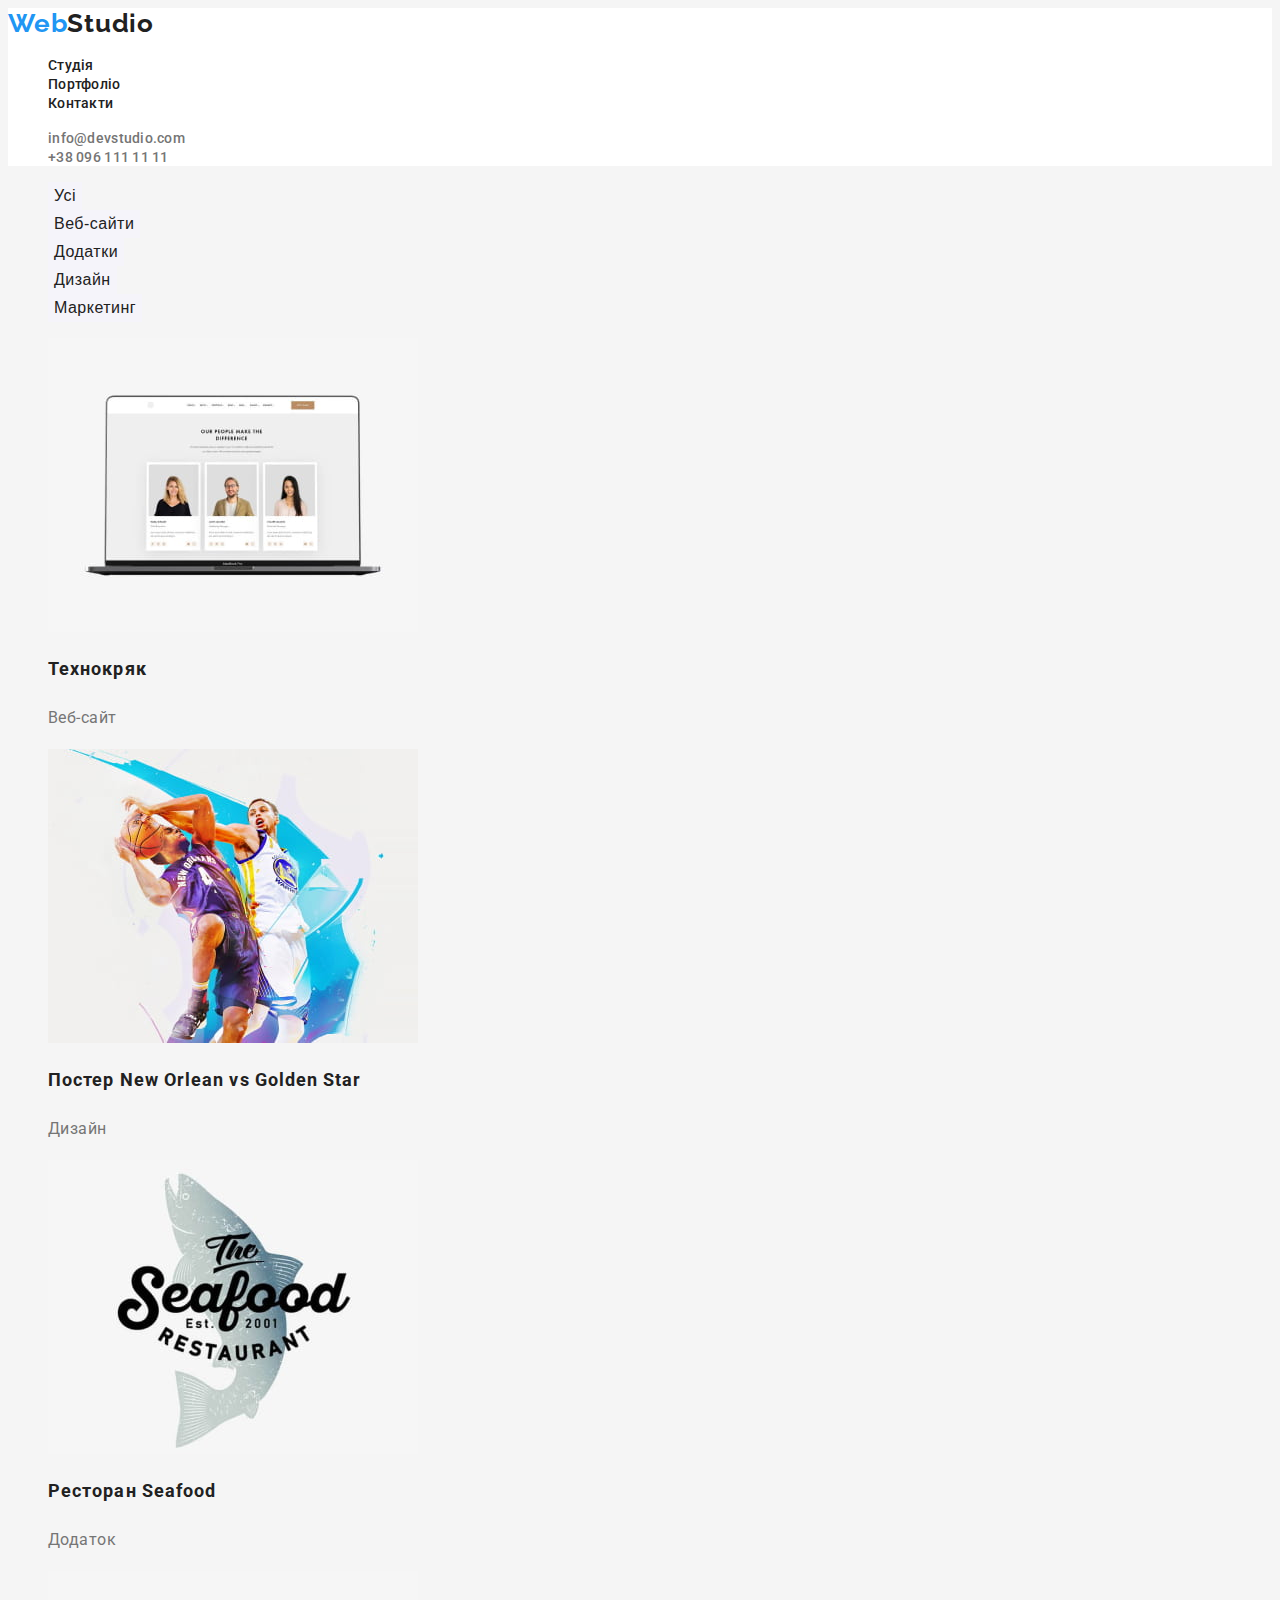
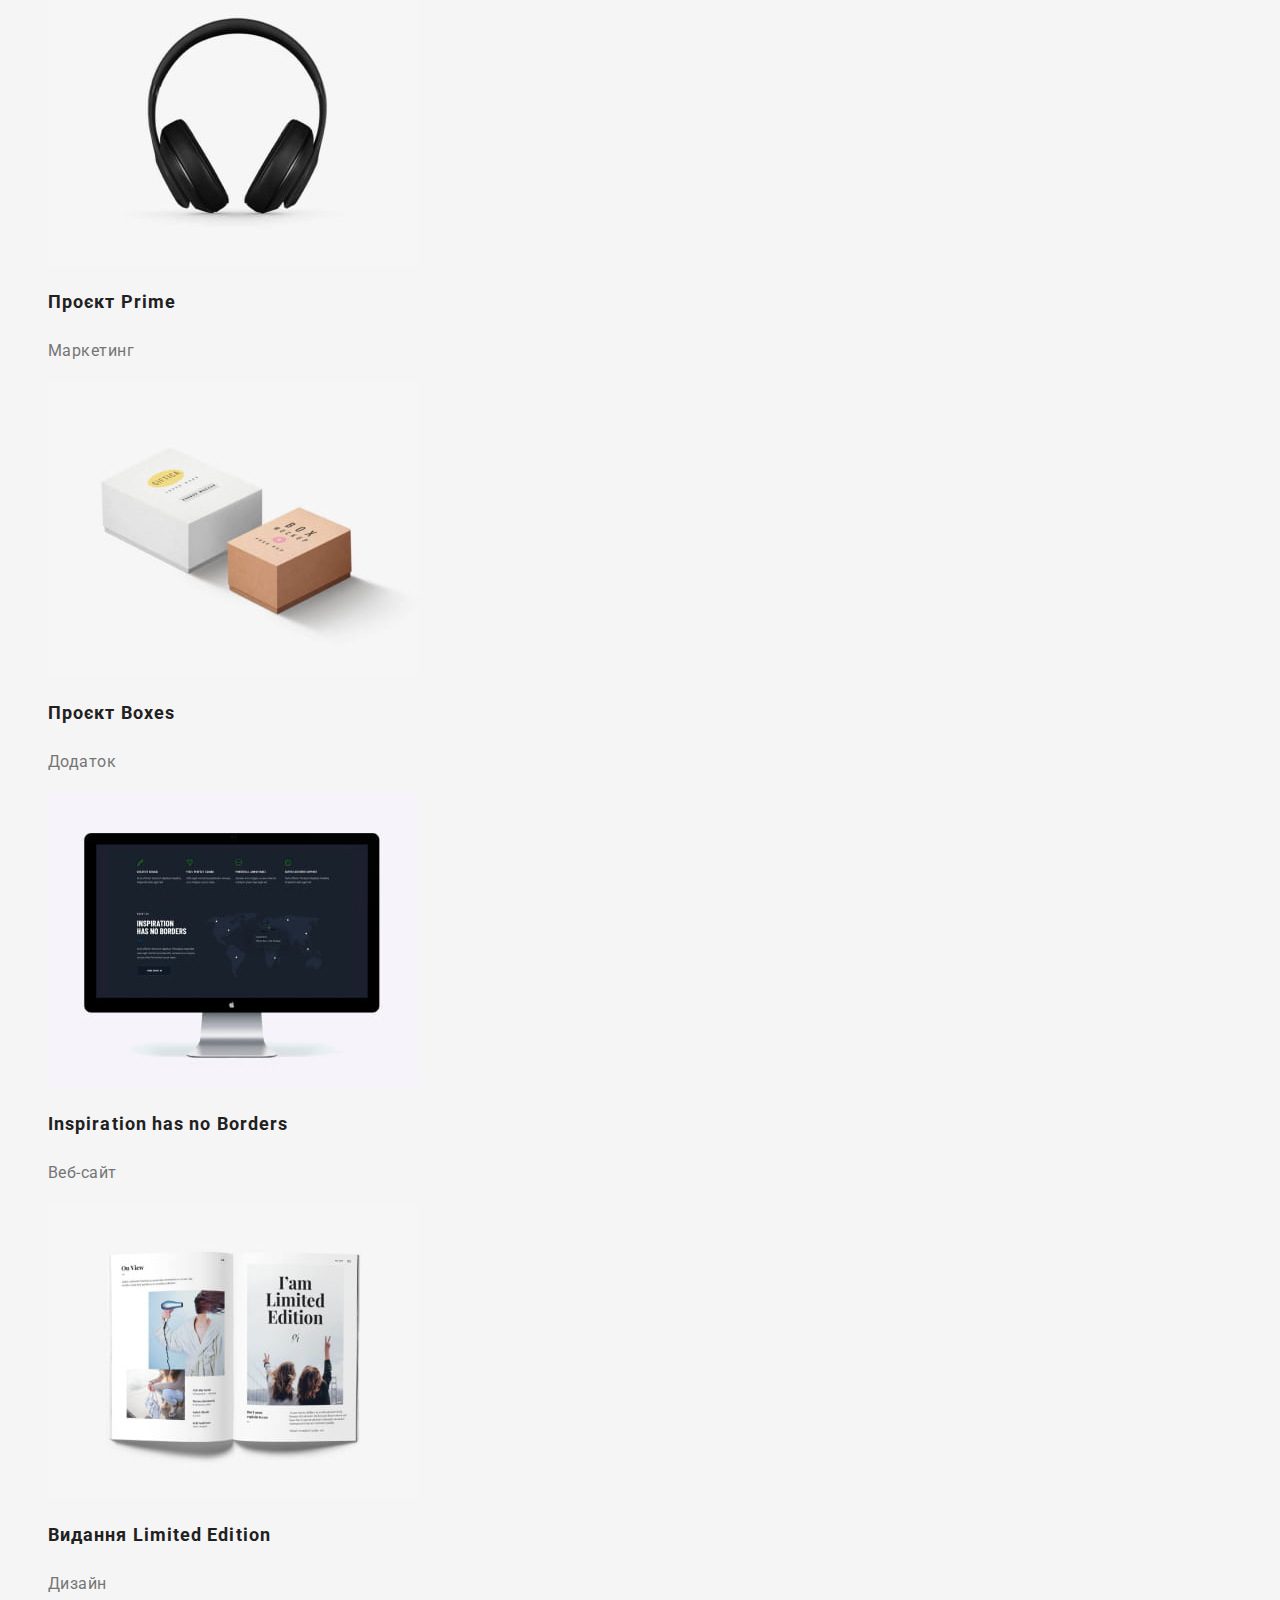
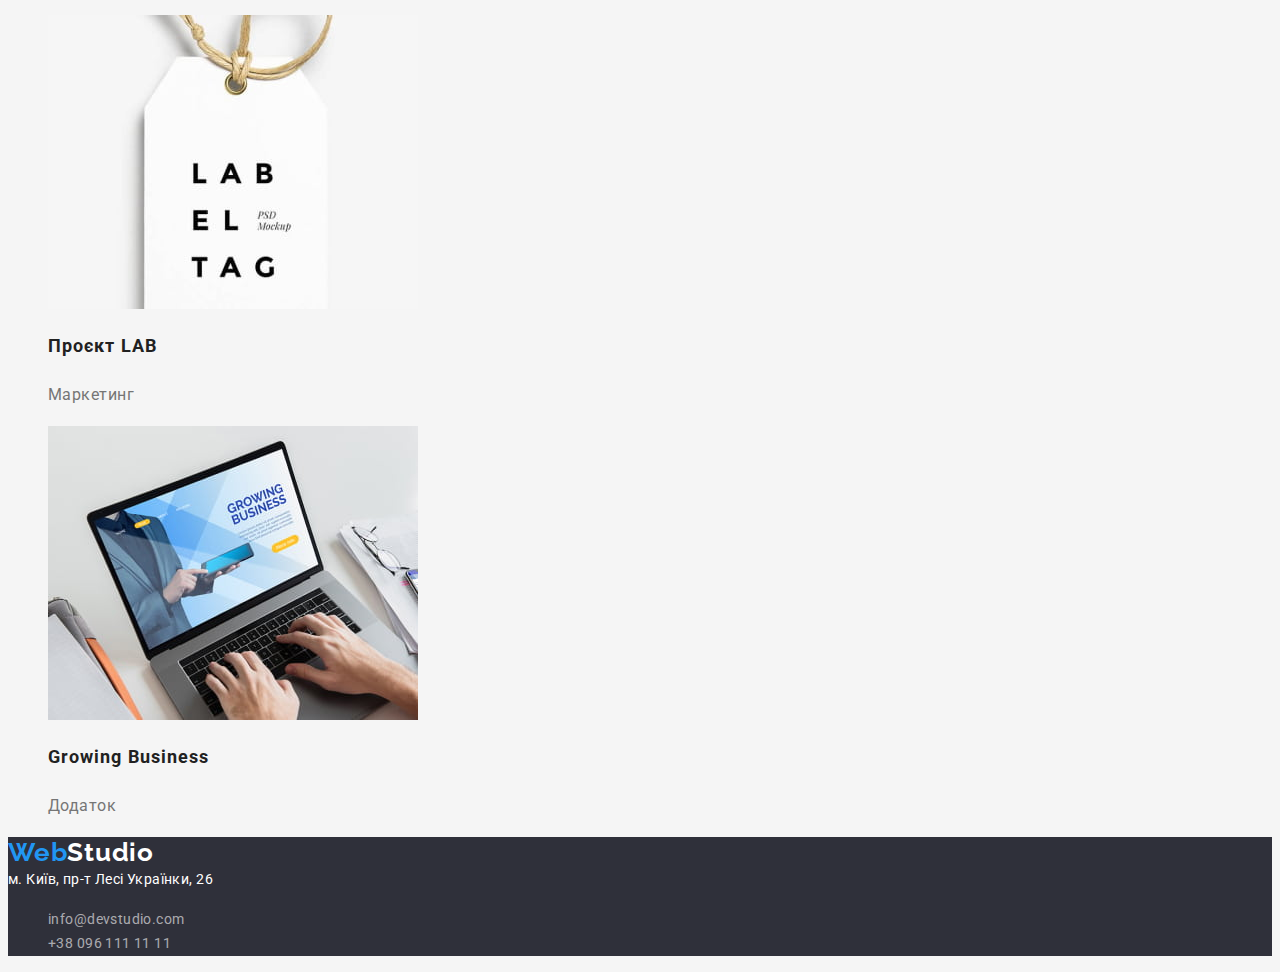
==== portfolio.html @ 1b8d3648 "Скопійовано з ДЗ02" ====
<!DOCTYPE html>
<html lang="uk">

<head>
    <meta charset="UTF-8">
    <meta http-equiv="X-UA-Compatible" content="IE=edge">
    <meta name="viewport" content="width=device-width, initial-scale=1.0">
    <link rel="stylesheet" href="./css/styles.css" />
    <link rel="preconnect" href="https://fonts.googleapis.com">
    <link rel="preconnect" href="https://fonts.gstatic.com" crossorigin>
    <link href="https://fonts.googleapis.com/css2?family=Roboto:wght@400;500;700;900&display=swap" rel="stylesheet">
    <link href="https://fonts.googleapis.com/css2?family=Raleway:wght@700&display=swap" rel="stylesheet">
    <title>WebStudio</title>
</head>
<body>
    <header class="header">
        <nav>
            <a class="logo" href="./index.html" lang="en"><span class="logo-second-color">Web</span>Studio</a>
            <ul class="lists-style">
                <li><a href="./index.html" class="nav-style">Студія</a></li>
                <li><a href="./portfolio.html" class="nav-style">Портфоліо</a></li>
                <li><a href="#" class="nav-style">Контакти</a></li>
            </ul>
        </nav>
        <ul class="lists-style">
            <li><a href="mailto:info@devstudio.com" lang="en" class="nav-contacts">info@devstudio.com</a></li>
            <li><a href="tel:+380961111111" class="nav-contacts">+38 096 111 11 11</a></li>
        </ul>
    </header>

    <main>
        <section>
            <!-- <h1>Портфоліо</h1> -->
            <ul class="lists-style">
                <li><button type="button" class="portfolio-buttons">Усі</button></li>
                <li><button type="button" class="portfolio-buttons">Веб-сайти</button></li>
                <li><button type="button" class="portfolio-buttons">Додатки</button></li>
                <li><button type="button" class="portfolio-buttons">Дизайн</button></li>
                <li><button type="button" class="portfolio-buttons">Маркетинг</button></li>
            </ul>
            <ul class="lists-style">
                <li>
                    <img src="./images/website.jpg" alt="Веб-сайт" width="370">
                    <h2 class="project-title">Технокряк</h2>
                    <p class="portfolio-project">Веб-сайт</p>
                </li>
                <li>
                    <img src="./images/poster.jpg" alt="Постер із зображенням баскетбольного поєдинку" width="370">
                    <h2 class="project-title">Постер New Orlean vs Golden Star</h2>
                    <p class="portfolio-project">Дизайн</p>
                </li>
                <li>
                    <img src="./images/restaurant_logo.jpg" alt="Логотип ресторану морепродуктів" width="370">
                    <h2 class="project-title">Ресторан Seafood</h2>
                    <p class="portfolio-project">Додаток</p>
                </li>
                <li>
                    <img src="./images/headphones.jpg" alt="Навушники" width="370">
                    <h2 class="project-title">Проєкт Prime</h2>
                    <p class="portfolio-project">Маркетинг</p>
                </li>
                <li>
                    <img src="./images/boxes.jpg" alt="Дві коробки" width="370">
                    <h2 class="project-title">Проєкт Boxes</h2>
                    <p class="portfolio-project">Додаток</p>
                </li>
                <li>
                    <img src="./images/computer.jpg" alt="Монітор комп'ютеру" width="370">
                    <h2 class="project-title">Inspiration has no Borders</h2>
                    <p class="portfolio-project">Веб-сайт</p>
                </li>
                <li>
                    <img src="./images/magazine.jpg" alt="Розгорнутий журнал" width="370">
                    <h2 class="project-title">Видання Limited Edition</h2>
                    <p class="portfolio-project">Дизайн</p>
                </li>
                <li>
                    <img src="./images/label.jpg" alt="Ярлик із назвою проєкту" width="370">
                    <h2 class="project-title">Проєкт LAB</h2>
                    <p class="portfolio-project">Маркетинг</p>
                </li>
                <li>
                    <img src="./images/business_app.jpg" alt="Додаток для бізнесу на ноутбуці" width="370">
                    <h2 class="project-title">Growing Business</h2>
                    <p class="portfolio-project">Додаток</p>
                </li>
            </ul>
        </section>
    </main>

    <footer class="footer">
        <a class="logo" href="/" lang="en"><span class="logo-second-color">Web</span><span
                class="footer-logo">Studio</span></a>
        <address class="adress">м. Київ, пр-т Лесі Українки, 26</address>
        <ul class="lists-style">
            <li><a href="mailto:info@devstudio.com" lang="en" class="footer-contacts">info@devstudio.com</a></li>
            <li><a href="tel:+380961111111" class="footer-contacts">+38 096 111 11 11</a></li>
        </ul>
    </footer>
</body>
</html>
---- css/styles.css ----
:root{
--color-text-primary: #212121;
--color-text-secondary: #757575;
--color-active: #2196F3;
--background-color: #F5F5F5;
--background-color-second:#F5F4FA;
--background-color-hero-footer:#2F303A;
}

body{
font-family: 'Roboto', sans-serif;
background-color: var(--background-color);
}

.header{
    background-color: #FFFFFF;
}

.logo, .logo-second-color{
    text-decoration: none;
}

.logo{
    font-family: 'Raleway', sans-serif;
    font-weight: 700;
    font-size: 26px;
    line-height: 1.2;
    letter-spacing: 0.03em;
    color: var(--color-text-primary);
    }


.logo-second-color{
    color: var(--color-active);
}

.nav-style{
    font-weight: 500;
    font-size: 14px;
    line-height: 1.14;
    letter-spacing: 0.02em;
    color: var(--color-text-primary);
    text-decoration: none;
}

.nav-contacts{
    color: var(--color-text-secondary);
    font-weight: 500;
    font-size: 14px;
    line-height: 1.14;
    letter-spacing: 0.02em;
    text-decoration: none;
}

.nav-style:hover,
.nav-contacts:hover{
    color: var(--color-active);
}

.nav-style:focus,
.nav-contacts:focus {
    color: var(--color-active);
    /* border: 0px; */
}

.hero-section{
    background-color: var(--background-color-hero-footer);
}

.hero-title{
    font-weight: 900;
    font-size: 44px;
    line-height: 1.36;
    text-align: center;
    letter-spacing: 0.06em;
    text-transform: uppercase;
    color: #FFFFFF;
}

.hero-button{
    background-color: var(--color-active);
    color: #FFFFFF;
    font-weight: 700;
    font-size: 16px;
    line-height: 1.875;
    align-items: center;
    text-align: center;
    letter-spacing: 0.06em;
    cursor: pointer;
    box-shadow: 0px 4px 4px rgba(0, 0, 0, 0.15);
    border-radius: 4px;
    font-family: 'Roboto', sans-serif;  
}

.benefits-titles{
    font-size: 14px;
    line-height: 1.14;
    letter-spacing: 0.03em;
}

.benefits-text{
    font-size: 14px;
    line-height: 1.71;
    letter-spacing: 0.03em;
    color: var(--color-text-secondary);
}

.activity-title, .team-title {
    font-size: 36px;
    line-height: 1.17;
    text-align: center;
    letter-spacing: 0.03em;
    color: var(--color-text-primary);
}

.team{
    background-color: var(--background-color-second);
}

.team-workers{
    font-weight: 500;
    font-size: 16px;
    line-height: 1.19;
    letter-spacing: 0.03em;
    color: var(--color-text-primary);
}

.job-title{
    font-size: 16px;
    line-height: 1.19;
    letter-spacing: 0.03em;
    color: var(--color-text-secondary);
}

.footer{
    background-color: var(--background-color-hero-footer);
}

.footer-logo{
    color: #FFFFFF;
}

.adress{
    font-size: 14px;
    line-height: 1.71;
    letter-spacing: 0.03em;
    color: #FFFFFF;
    font-style: normal;
}

.footer-contacts{
    font-size: 14px;
    line-height: 1.71;
    letter-spacing: 0.03em;
    color: rgba(255, 255, 255, 0.6);
    text-decoration: none;
}

.lists-style{
    list-style-type: none;
}

/* Сторінка портфоліо */

.portfolio-buttons{
    background-color: var(--background-color-second);
    color: var(--color-text-primary);
    border: 0px;
    font-weight: 500;
    font-size: 16px;
    line-height: 1.625;
    text-align: center;
    letter-spacing: 0.03em;
}

.portfolio-buttons:hover, 
.portfolio-buttons:focus {
    background-color: var(--color-active);
    color: #FFFFFF;
}

.project-title{
    font-size: 18px;
    line-height: 2;
    letter-spacing: 0.06em; 
    color: var(--color-text-primary);
}

.portfolio-project{
    font-size: 16px;
    line-height: 1.875;
    letter-spacing: 0.03em;
    color: var(--color-text-secondary);
}
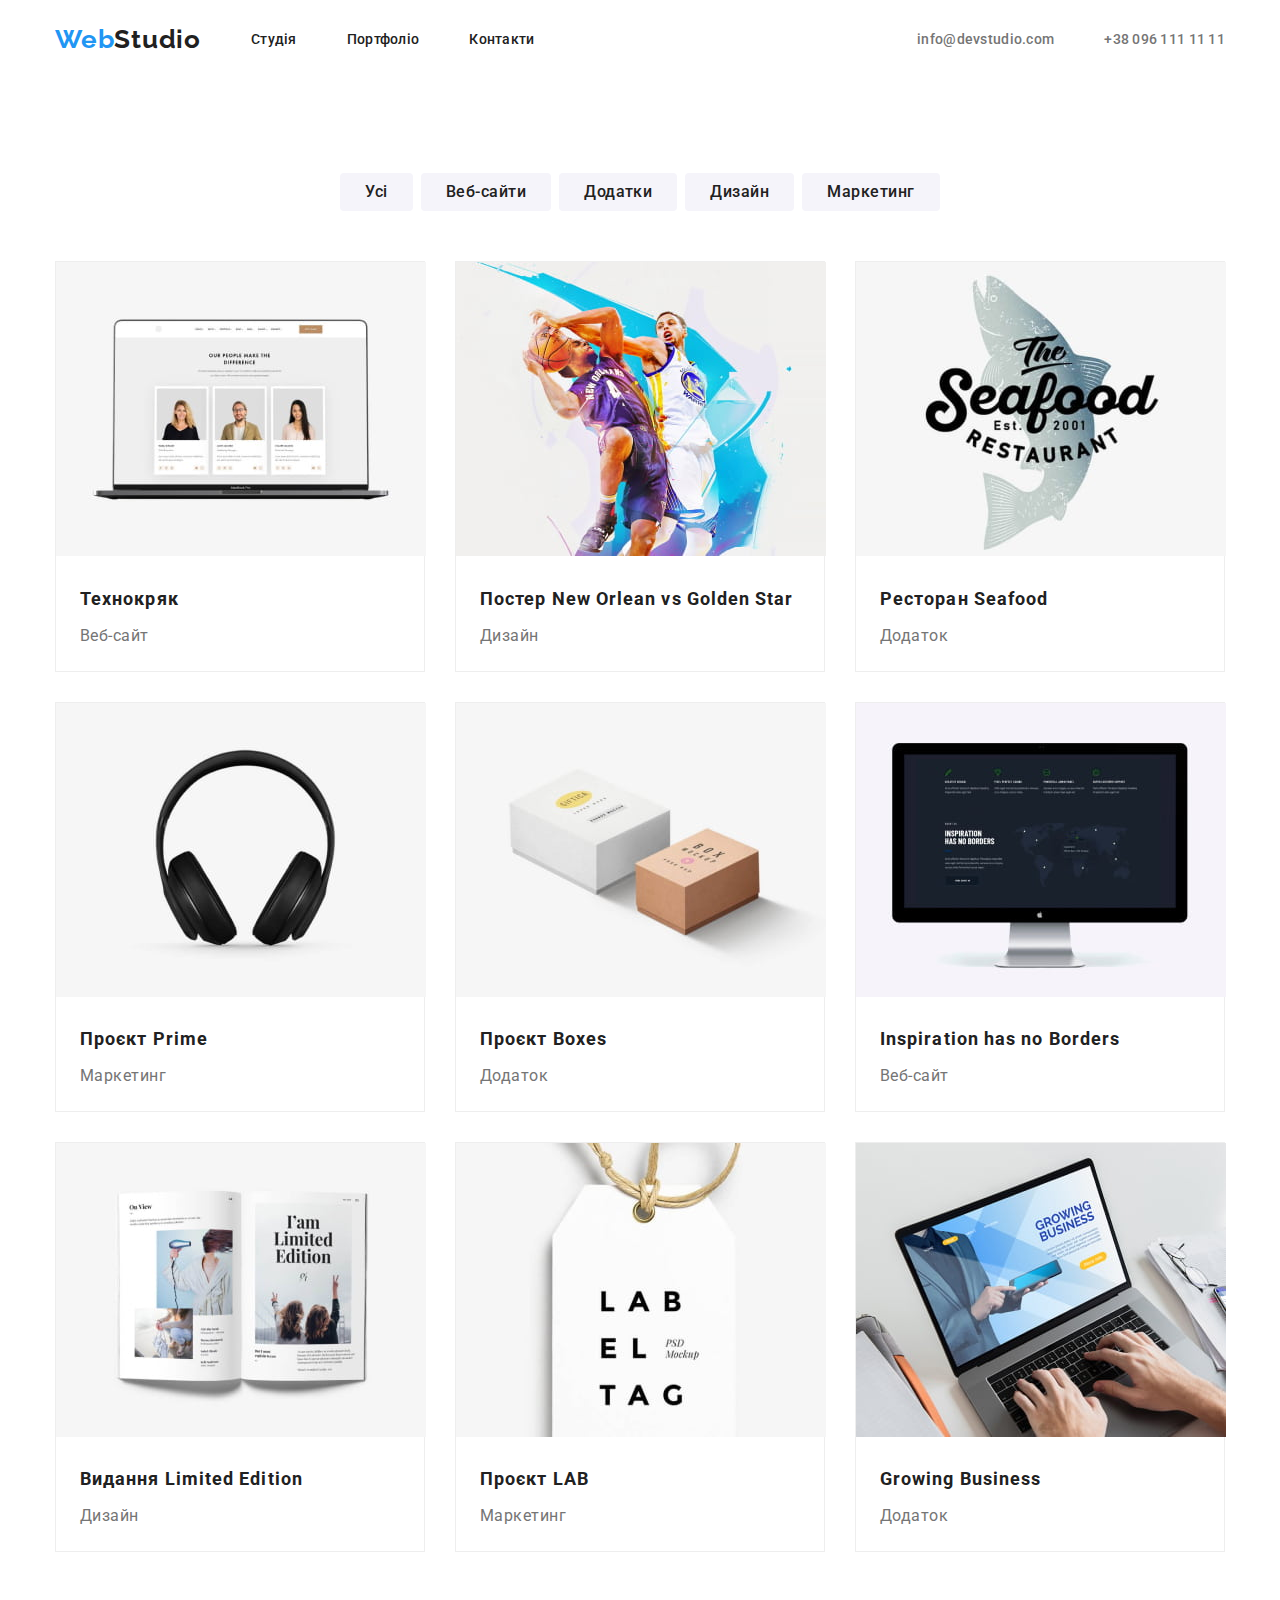
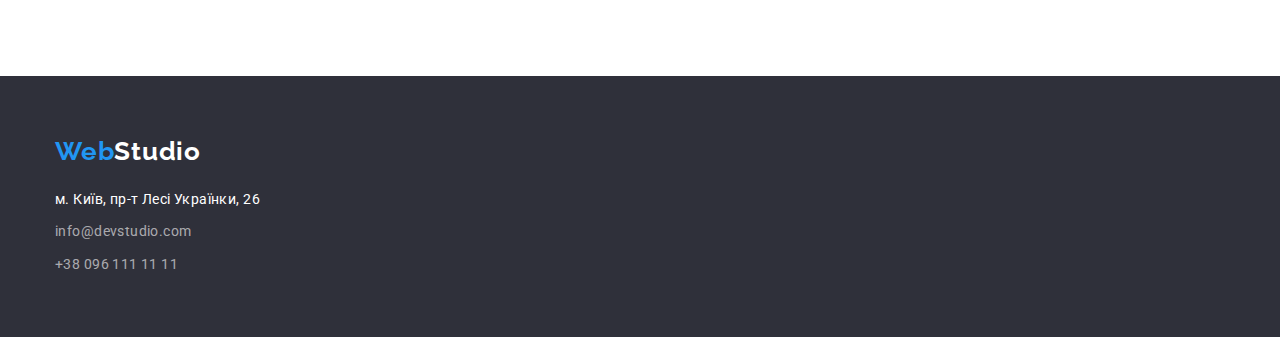
==== commit 0a2bfd3f: "HW3" ====
--- a/portfolio.html
+++ b/portfolio.html
@@ -5,97 +5,119 @@
     <meta charset="UTF-8">
     <meta http-equiv="X-UA-Compatible" content="IE=edge">
     <meta name="viewport" content="width=device-width, initial-scale=1.0">
-    <link rel="stylesheet" href="./css/styles.css" />
     <link rel="preconnect" href="https://fonts.googleapis.com">
     <link rel="preconnect" href="https://fonts.gstatic.com" crossorigin>
     <link href="https://fonts.googleapis.com/css2?family=Roboto:wght@400;500;700;900&display=swap" rel="stylesheet">
     <link href="https://fonts.googleapis.com/css2?family=Raleway:wght@700&display=swap" rel="stylesheet">
+    <link rel="stylesheet" href="https://cdnjs.cloudflare.com/ajax/libs/modern-normalize/1.1.0/modern-normalize.css"
+        integrity="sha512-Y0MM+V6ymRKN2zStTqzQ227DWhhp4Mzdo6gnlRnuaNCbc+YN/ZH0sBCLTM4M0oSy9c9VKiCvd4Jk44aCLrNS5Q=="
+        crossorigin="anonymous" referrerpolicy="no-referrer" />
+    <link rel="stylesheet" href="./css/styles.css" />
     <title>WebStudio</title>
 </head>
+
 <body>
     <header class="header">
-        <nav>
-            <a class="logo" href="./index.html" lang="en"><span class="logo-second-color">Web</span>Studio</a>
-            <ul class="lists-style">
-                <li><a href="./index.html" class="nav-style">Студія</a></li>
-                <li><a href="./portfolio.html" class="nav-style">Портфоліо</a></li>
-                <li><a href="#" class="nav-style">Контакти</a></li>
-            </ul>
-        </nav>
-        <ul class="lists-style">
-            <li><a href="mailto:info@devstudio.com" lang="en" class="nav-contacts">info@devstudio.com</a></li>
-            <li><a href="tel:+380961111111" class="nav-contacts">+38 096 111 11 11</a></li>
-        </ul>
+        <div class="container">
+            <div class="nav-layout">
+                <nav class="nav-layout">
+                    <a class="logo" href="./index.html" lang="en"><span class="logo-second-color">Web</span>Studio</a>
+                    <ul class="header-menu">
+                        <li><a href="./index.html" class="nav-style">Студія</a></li>
+                        <li><a href="./portfolio.html" class="nav-style">Портфоліо</a></li>
+                        <li><a href="#" class="nav-style">Контакти</a></li>
+                    </ul>
+                </nav>
+    
+                <ul class="header-menu">
+                    <li><a href="mailto:info@devstudio.com" lang="en" class="nav-contacts">info@devstudio.com</a></li>
+                    <li><a href="tel:+380961111111" class="nav-contacts">+38 096 111 11 11</a></li>
+                </ul>
+            </div>
+        </div>
     </header>
 
-    <main>
-        <section>
+    <main class="portfolio-body">
+        <div class="container">
+            <section class="portfolio-section">
             <!-- <h1>Портфоліо</h1> -->
-            <ul class="lists-style">
+            <ul class="portfolio-buttons-style">
                 <li><button type="button" class="portfolio-buttons">Усі</button></li>
                 <li><button type="button" class="portfolio-buttons">Веб-сайти</button></li>
                 <li><button type="button" class="portfolio-buttons">Додатки</button></li>
                 <li><button type="button" class="portfolio-buttons">Дизайн</button></li>
                 <li><button type="button" class="portfolio-buttons">Маркетинг</button></li>
             </ul>
-            <ul class="lists-style">
-                <li>
-                    <img src="./images/website.jpg" alt="Веб-сайт" width="370">
-                    <h2 class="project-title">Технокряк</h2>
-                    <p class="portfolio-project">Веб-сайт</p>
-                </li>
-                <li>
-                    <img src="./images/poster.jpg" alt="Постер із зображенням баскетбольного поєдинку" width="370">
-                    <h2 class="project-title">Постер New Orlean vs Golden Star</h2>
-                    <p class="portfolio-project">Дизайн</p>
-                </li>
-                <li>
-                    <img src="./images/restaurant_logo.jpg" alt="Логотип ресторану морепродуктів" width="370">
-                    <h2 class="project-title">Ресторан Seafood</h2>
-                    <p class="portfolio-project">Додаток</p>
-                </li>
-                <li>
-                    <img src="./images/headphones.jpg" alt="Навушники" width="370">
-                    <h2 class="project-title">Проєкт Prime</h2>
-                    <p class="portfolio-project">Маркетинг</p>
-                </li>
-                <li>
-                    <img src="./images/boxes.jpg" alt="Дві коробки" width="370">
-                    <h2 class="project-title">Проєкт Boxes</h2>
-                    <p class="portfolio-project">Додаток</p>
-                </li>
-                <li>
-                    <img src="./images/computer.jpg" alt="Монітор комп'ютеру" width="370">
-                    <h2 class="project-title">Inspiration has no Borders</h2>
-                    <p class="portfolio-project">Веб-сайт</p>
-                </li>
-                <li>
-                    <img src="./images/magazine.jpg" alt="Розгорнутий журнал" width="370">
-                    <h2 class="project-title">Видання Limited Edition</h2>
-                    <p class="portfolio-project">Дизайн</p>
-                </li>
-                <li>
-                    <img src="./images/label.jpg" alt="Ярлик із назвою проєкту" width="370">
-                    <h2 class="project-title">Проєкт LAB</h2>
-                    <p class="portfolio-project">Маркетинг</p>
-                </li>
-                <li>
-                    <img src="./images/business_app.jpg" alt="Додаток для бізнесу на ноутбуці" width="370">
-                    <h2 class="project-title">Growing Business</h2>
-                    <p class="portfolio-project">Додаток</p>
-                </li>
-            </ul>
+            <div>
+                <ul class="portf-cards">
+                    <li class="portf-items">
+                        <img src="./images/website.jpg" alt="Веб-сайт" width="370">
+                        <h2 class="project-title">Технокряк</h2>
+                        <p class="portfolio-project">Веб-сайт</p>
+                    </li>
+                    <li class="portf-items">
+                        <img src="./images/poster.jpg" alt="Постер із зображенням баскетбольного поєдинку" width="370">
+                        <h2 class="project-title">Постер New Orlean vs Golden Star</h2>
+                        <p class="portfolio-project">Дизайн</p>
+                    </li>
+                    <li class="portf-items">
+                        <img src="./images/restaurant_logo.jpg" alt="Логотип ресторану морепродуктів" width="370">
+                        <h2 class="project-title">Ресторан Seafood</h2>
+                        <p class="portfolio-project">Додаток</p>
+                    </li>
+                </ul> 
+                <ul class="portf-cards">
+                    <li class="portf-items">
+                        <img src="./images/headphones.jpg" alt="Навушники" width="370">
+                        <h2 class="project-title">Проєкт Prime</h2>
+                        <p class="portfolio-project">Маркетинг</p>
+                    </li>
+                    <li class="portf-items">
+                        <img src="./images/boxes.jpg" alt="Дві коробки" width="370">
+                        <h2 class="project-title">Проєкт Boxes</h2>
+                        <p class="portfolio-project">Додаток</p>
+                    </li>
+                    <li class="portf-items">
+                        <img src="./images/computer.jpg" alt="Монітор комп'ютеру" width="370">
+                        <h2 class="project-title">Inspiration has no Borders</h2>
+                        <p class="portfolio-project">Веб-сайт</p>
+                    </li>
+                </ul>
+                <ul class="portf-cards">
+                    <li class="portf-items">
+                        <img src="./images/magazine.jpg" alt="Розгорнутий журнал" width="370">
+                        <h2 class="project-title">Видання Limited Edition</h2>
+                        <p class="portfolio-project">Дизайн</p>
+                    </li>
+                    <li class="portf-items">
+                        <img src="./images/label.jpg" alt="Ярлик із назвою проєкту" width="370">
+                        <h2 class="project-title">Проєкт LAB</h2>
+                        <p class="portfolio-project">Маркетинг</p>
+                    </li>
+                    <li class="portf-items">
+                        <img src="./images/business_app.jpg" alt="Додаток для бізнесу на ноутбуці" width="370">
+                        <h2 class="project-title">Growing Business</h2>
+                        <p class="portfolio-project">Додаток</p>
+                    </li>
+                </ul>
+            </div>
+                           
         </section>
+        </div>
     </main>
 
     <footer class="footer">
-        <a class="logo" href="/" lang="en"><span class="logo-second-color">Web</span><span
-                class="footer-logo">Studio</span></a>
-        <address class="adress">м. Київ, пр-т Лесі Українки, 26</address>
-        <ul class="lists-style">
-            <li><a href="mailto:info@devstudio.com" lang="en" class="footer-contacts">info@devstudio.com</a></li>
-            <li><a href="tel:+380961111111" class="footer-contacts">+38 096 111 11 11</a></li>
-        </ul>
+        <div class="container">
+            <a class="logo" href="/" lang="en"><span class="logo-second-color">Web</span><span
+                    class="footer-logo">Studio</span></a>
+            <address class="adress">м. Київ, пр-т Лесі Українки, 26</address>
+            <ul class="lists-style">
+                <li class="footer-contact-style"><a href="mailto:info@devstudio.com" lang="en"
+                        class="footer-contacts">info@devstudio.com</a></li>
+                <li class="footer-contact-style"><a href="tel:+380961111111" class="footer-contacts">+38 096 111 11 11</a>
+                </li>
+            </ul>
+        </div>
     </footer>
 </body>
 </html>--- a/css/styles.css
+++ b/css/styles.css
@@ -1,3 +1,21 @@
+html{
+    box-sizing: border-box;
+}
+
+*,*::before, *::after{
+    box-sizing: inherit;
+}
+
+h1, h2,h3, h4, h5, h6, p{
+    margin: 0;
+}
+
+ul{
+    margin: 0;
+    padding: 0;
+    list-style-type: none;
+}
+
 :root{
 --color-text-primary: #212121;
 --color-text-secondary: #757575;
@@ -12,12 +30,35 @@
 background-color: var(--background-color);
 }
 
+
+.container{
+ width: 1200px;
+ margin: 0 auto;
+ padding-left: 15px;
+ padding-right: 15px;
+}
+
 .header{
     background-color: #FFFFFF;
 }
 
+.nav-layout {
+    display: flex;
+    justify-content: space-between;
+    align-items: center;
+    gap: 50px;
+}
+
+.header-menu{
+    display: flex;
+    align-items: center;
+        gap: 50px;
+}
+
 .logo, .logo-second-color{
     text-decoration: none;
+    padding-top: 24px;
+    padding-bottom: 24px;
 }
 
 .logo{
@@ -40,10 +81,10 @@
     line-height: 1.14;
     letter-spacing: 0.02em;
     color: var(--color-text-primary);
-    text-decoration: none;
-}
+    text-decoration: none;}
 
 .nav-contacts{
+    /* display: inline-block; */
     color: var(--color-text-secondary);
     font-weight: 500;
     font-size: 14px;
@@ -63,8 +104,12 @@
     /* border: 0px; */
 }
 
+/* Hero section */
+
 .hero-section{
     background-color: var(--background-color-hero-footer);
+    padding-top: 200px;
+    padding-bottom: 200px;
 }
 
 .hero-title{
@@ -74,28 +119,51 @@
     text-align: center;
     letter-spacing: 0.06em;
     text-transform: uppercase;
-    color: #FFFFFF;
+    color: #FFFFFF;    
+    margin-bottom: 30px;
 }
 
 .hero-button{
+    display: inline-block;
     background-color: var(--color-active);
     color: #FFFFFF;
     font-weight: 700;
     font-size: 16px;
     line-height: 1.875;
-    align-items: center;
-    text-align: center;
+    /* align-items: center;
+    text-align: center; */
     letter-spacing: 0.06em;
     cursor: pointer;
     box-shadow: 0px 4px 4px rgba(0, 0, 0, 0.15);
     border-radius: 4px;
     font-family: 'Roboto', sans-serif;  
-}
+    margin-left: auto;
+    margin-right: auto;
+    padding: 10px 32px;
+}
+
+.hero-button-layout{
+    text-align: center;
+}
+
+/* Benefits */
+
+.benefits{
+    padding-top: 94px;
+    padding-bottom: 94px;
+}
+
+.benefits-layout{
+    display: flex;
+    gap: 30px;
+}
+
 
 .benefits-titles{
     font-size: 14px;
     line-height: 1.14;
     letter-spacing: 0.03em;
+    margin-bottom: 10px;
 }
 
 .benefits-text{
@@ -103,6 +171,13 @@
     line-height: 1.71;
     letter-spacing: 0.03em;
     color: var(--color-text-secondary);
+}
+
+/* Activity */
+
+.activity{
+
+    padding-bottom: 94px;
 }
 
 .activity-title, .team-title {
@@ -111,10 +186,34 @@
     text-align: center;
     letter-spacing: 0.03em;
     color: var(--color-text-primary);
-}
+    margin-bottom: 50px;
+}
+
+.activity-layout{
+    display: flex;
+    gap: 30px;
+}
+
+/* Team */
 
 .team{
     background-color: var(--background-color-second);
+    padding-bottom: 94px;
+    padding-top: 94px;
+}
+
+.team-layout{
+    display: flex;
+    gap: 30px;
+}
+
+.team-style{
+    background-color: #FFFFFF;
+    box-shadow: 0px 1px 3px rgba(0, 0, 0, 0.12), 0px 1px 1px rgba(0, 0, 0, 0.14), 0px 2px 1px rgba(0, 0, 0, 0.2);
+    border-radius: 0px 0px 4px 4px;
+    width: 270px;
+    text-align: center;
+    padding-bottom: 30px;
 }
 
 .team-workers{
@@ -123,6 +222,8 @@
     line-height: 1.19;
     letter-spacing: 0.03em;
     color: var(--color-text-primary);
+    margin-top: 30px;
+    margin-bottom: 10px;
 }
 
 .job-title{
@@ -131,9 +232,13 @@
     letter-spacing: 0.03em;
     color: var(--color-text-secondary);
 }
+
+/* Footer */
 
 .footer{
     background-color: var(--background-color-hero-footer);
+    padding-top: 60px;
+    padding-bottom: 60px;
 }
 
 .footer-logo{
@@ -146,6 +251,7 @@
     letter-spacing: 0.03em;
     color: #FFFFFF;
     font-style: normal;
+    margin-top: 20px;
 }
 
 .footer-contacts{
@@ -154,29 +260,65 @@
     letter-spacing: 0.03em;
     color: rgba(255, 255, 255, 0.6);
     text-decoration: none;
-}
-
-.lists-style{
-    list-style-type: none;
+    
+}
+
+.footer-contact-style{
+    padding-top: 9px;
 }
 
 /* Сторінка портфоліо */
+
+.portfolio-body{
+    background-color: #FFFFFF;
+}
+
+.portfolio-section{
+    /* background-color: #FFFFFF; */
+    padding-top: 94px;
+    padding-bottom: 94px;
+}
 
 .portfolio-buttons{
     background-color: var(--background-color-second);
     color: var(--color-text-primary);
     border: 0px;
+    border-radius: 4px;
     font-weight: 500;
     font-size: 16px;
     line-height: 1.625;
     text-align: center;
     letter-spacing: 0.03em;
+    padding: 6px 25px;
 }
 
 .portfolio-buttons:hover, 
 .portfolio-buttons:focus {
     background-color: var(--color-active);
     color: #FFFFFF;
+    cursor: pointer;
+}
+
+/* .portf-btn-nav{
+    
+} */
+
+.portfolio-buttons-style{
+    display: flex;
+    justify-content: center;
+    gap: 8px;
+    margin-bottom: 50px;
+}
+
+.portf-cards{
+    display: flex;
+    justify-content: space-between;
+}
+
+.portf-items{
+    border: 1px solid #EEEEEE;
+    width: 370px;
+    margin-bottom: 30px;
 }
 
 .project-title{
@@ -184,6 +326,10 @@
     line-height: 2;
     letter-spacing: 0.06em; 
     color: var(--color-text-primary);
+    padding-left: 24px;
+    padding-right: 24px;
+    padding-top: 20px;
+    padding-bottom: 4px;
 }
 
 .portfolio-project{
@@ -191,4 +337,7 @@
     line-height: 1.875;
     letter-spacing: 0.03em;
     color: var(--color-text-secondary);
+    padding-left: 24px;
+    padding-right: 24px;
+    padding-bottom: 20px;
 }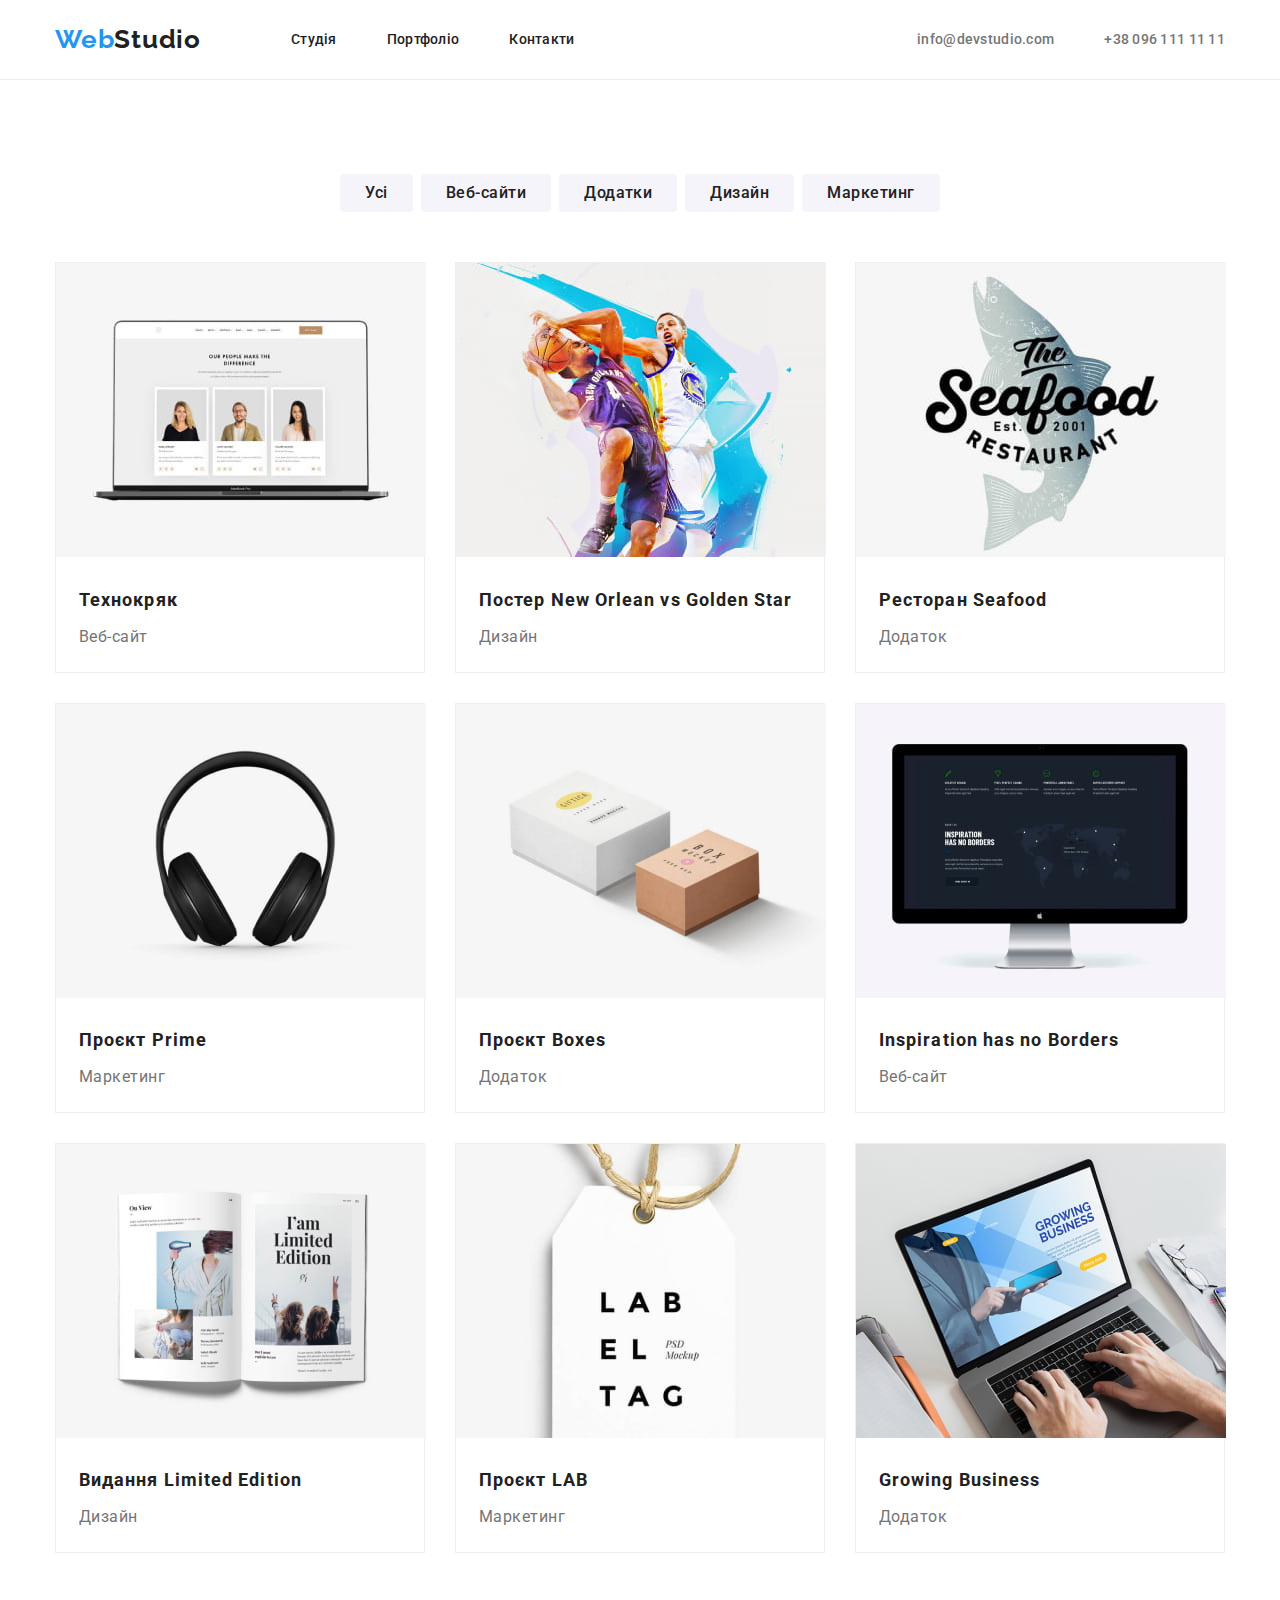
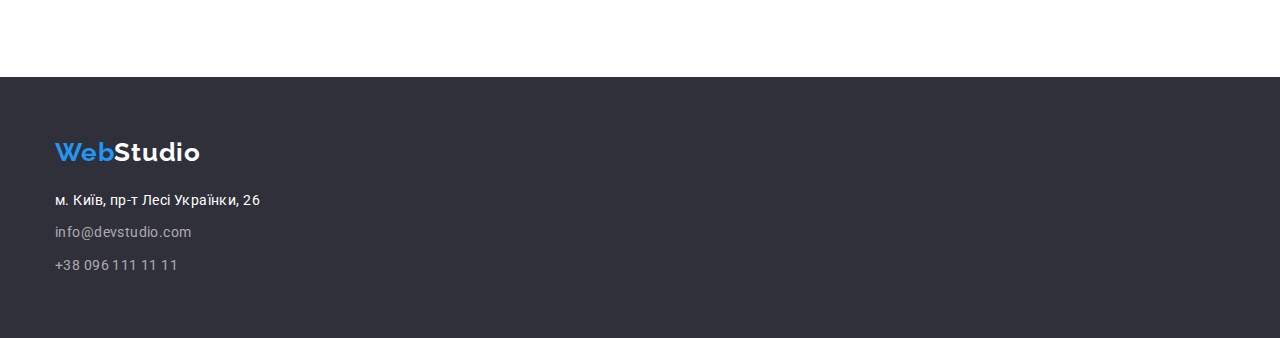
==== commit 46babe2e: "Зміни" ====
--- a/portfolio.html
+++ b/portfolio.html
@@ -38,9 +38,10 @@
     </header>
 
     <main class="portfolio-body">
-        <div class="container">
-            <section class="portfolio-section">
-            <!-- <h1>Портфоліо</h1> -->
+        
+        <section class="portfolio-section">
+            <div class="container">
+                <!-- <h1>Портфоліо</h1> -->
             <ul class="portfolio-buttons-style">
                 <li><button type="button" class="portfolio-buttons">Усі</button></li>
                 <li><button type="button" class="portfolio-buttons">Веб-сайти</button></li>
@@ -48,62 +49,74 @@
                 <li><button type="button" class="portfolio-buttons">Дизайн</button></li>
                 <li><button type="button" class="portfolio-buttons">Маркетинг</button></li>
             </ul>
-            <div>
                 <ul class="portf-cards">
                     <li class="portf-items">
                         <img src="./images/website.jpg" alt="Веб-сайт" width="370">
-                        <h2 class="project-title">Технокряк</h2>
-                        <p class="portfolio-project">Веб-сайт</p>
+                        <div class="portf-cards-text">
+                            <h2 class="project-title">Технокряк</h2>
+                            <p class="portfolio-project">Веб-сайт</p>
+                        </div>
                     </li>
                     <li class="portf-items">
                         <img src="./images/poster.jpg" alt="Постер із зображенням баскетбольного поєдинку" width="370">
-                        <h2 class="project-title">Постер New Orlean vs Golden Star</h2>
-                        <p class="portfolio-project">Дизайн</p>
+                        <div class="portf-cards-text">
+                            <h2 class="project-title">Постер New Orlean vs Golden Star</h2>
+                            <p class="portfolio-project">Дизайн</p>
+                        </div>
                     </li>
                     <li class="portf-items">
                         <img src="./images/restaurant_logo.jpg" alt="Логотип ресторану морепродуктів" width="370">
-                        <h2 class="project-title">Ресторан Seafood</h2>
-                        <p class="portfolio-project">Додаток</p>
+                        <div class="portf-cards-text">
+                            <h2 class="project-title">Ресторан Seafood</h2>
+                            <p class="portfolio-project">Додаток</p>
+                        </div>
                     </li>
-                </ul> 
-                <ul class="portf-cards">
                     <li class="portf-items">
                         <img src="./images/headphones.jpg" alt="Навушники" width="370">
-                        <h2 class="project-title">Проєкт Prime</h2>
-                        <p class="portfolio-project">Маркетинг</p>
+                        <div class="portf-cards-text">
+                            <h2 class="project-title">Проєкт Prime</h2>
+                            <p class="portfolio-project">Маркетинг</p>
+                        </div>
                     </li>
                     <li class="portf-items">
                         <img src="./images/boxes.jpg" alt="Дві коробки" width="370">
-                        <h2 class="project-title">Проєкт Boxes</h2>
-                        <p class="portfolio-project">Додаток</p>
+                        <div class="portf-cards-text">
+                            <h2 class="project-title">Проєкт Boxes</h2>
+                            <p class="portfolio-project">Додаток</p>
+                        </div>
                     </li>
                     <li class="portf-items">
                         <img src="./images/computer.jpg" alt="Монітор комп'ютеру" width="370">
-                        <h2 class="project-title">Inspiration has no Borders</h2>
-                        <p class="portfolio-project">Веб-сайт</p>
+                        <div class="portf-cards-text">
+                           <h2 class="project-title">Inspiration has no Borders</h2>
+                           <p class="portfolio-project">Веб-сайт</p> 
+                        </div>
                     </li>
-                </ul>
-                <ul class="portf-cards">
                     <li class="portf-items">
                         <img src="./images/magazine.jpg" alt="Розгорнутий журнал" width="370">
-                        <h2 class="project-title">Видання Limited Edition</h2>
-                        <p class="portfolio-project">Дизайн</p>
+                        <div class="portf-cards-text">
+                            <h2 class="project-title">Видання Limited Edition</h2>
+                            <p class="portfolio-project">Дизайн</p>
+                        </div>
                     </li>
                     <li class="portf-items">
                         <img src="./images/label.jpg" alt="Ярлик із назвою проєкту" width="370">
-                        <h2 class="project-title">Проєкт LAB</h2>
-                        <p class="portfolio-project">Маркетинг</p>
+                        <div class="portf-cards-text">
+                            <h2 class="project-title">Проєкт LAB</h2>
+                            <p class="portfolio-project">Маркетинг</p>
+                        </div>
                     </li>
                     <li class="portf-items">
                         <img src="./images/business_app.jpg" alt="Додаток для бізнесу на ноутбуці" width="370">
-                        <h2 class="project-title">Growing Business</h2>
-                        <p class="portfolio-project">Додаток</p>
+                        <div class="portf-cards-text">
+                            <h2 class="project-title">Growing Business</h2>
+                            <p class="portfolio-project">Додаток</p>
+                        </div>
                     </li>
                 </ul>
-            </div>
-                           
+        </div>                   
         </section>
-        </div>
+        
     </main>
 
     <footer class="footer">
--- a/css/styles.css
+++ b/css/styles.css
@@ -27,7 +27,10 @@
 
 body{
 font-family: 'Roboto', sans-serif;
-background-color: var(--background-color);
+}
+
+.index-body{
+    background-color: var(--background-color);
 }
 
 
@@ -40,13 +43,14 @@
 
 .header{
     background-color: #FFFFFF;
+    border-bottom: 1px solid #ECECEC;
 }
 
 .nav-layout {
     display: flex;
     justify-content: space-between;
     align-items: center;
-    gap: 50px;
+    gap: 90px;
 }
 
 .header-menu{
@@ -313,6 +317,7 @@
 .portf-cards{
     display: flex;
     justify-content: space-between;
+    flex-wrap: wrap;
 }
 
 .portf-items{
@@ -321,14 +326,15 @@
     margin-bottom: 30px;
 }
 
+.portf-cards-text{
+    padding: 20px 23px;
+}
+
 .project-title{
     font-size: 18px;
     line-height: 2;
     letter-spacing: 0.06em; 
     color: var(--color-text-primary);
-    padding-left: 24px;
-    padding-right: 24px;
-    padding-top: 20px;
     padding-bottom: 4px;
 }
 
@@ -337,7 +343,5 @@
     line-height: 1.875;
     letter-spacing: 0.03em;
     color: var(--color-text-secondary);
-    padding-left: 24px;
-    padding-right: 24px;
-    padding-bottom: 20px;
-}+}
+
